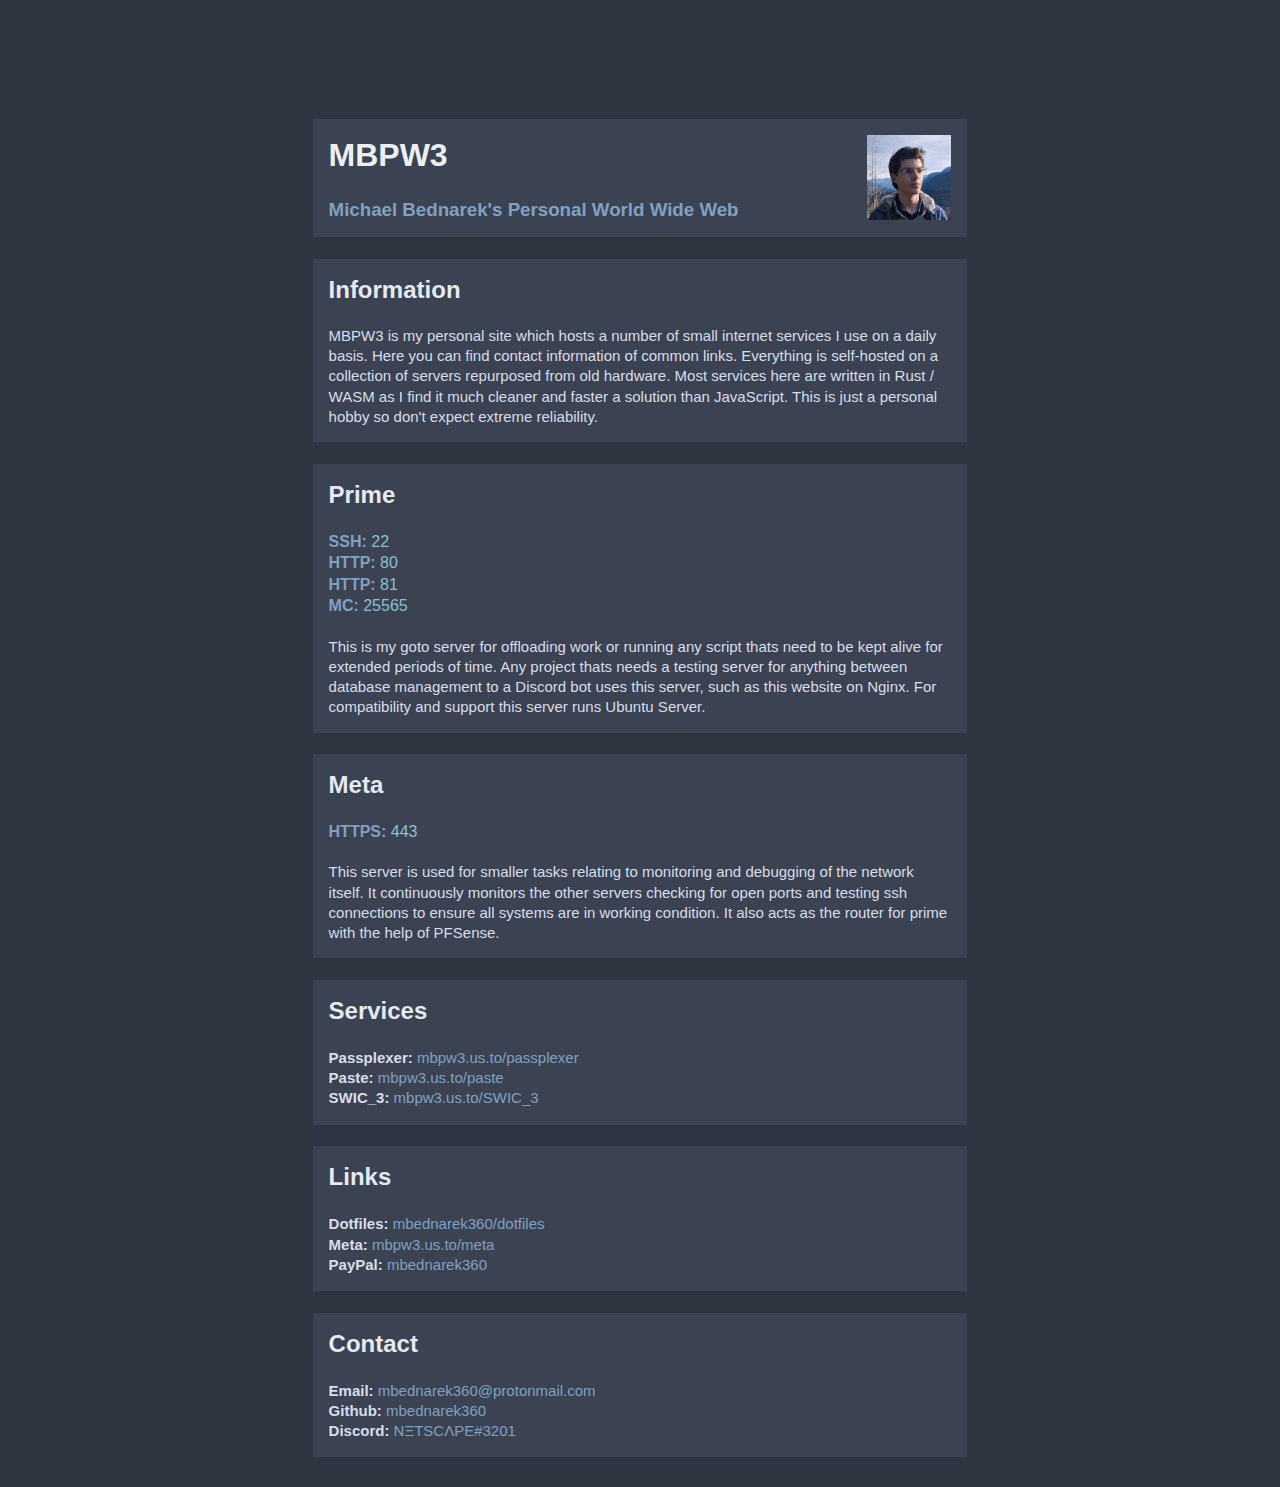
==== src/index.html @ 7f115fc2 "Began migration to ipfs" ====
<html>
    <meta charset="UTF-8" />

    <head>
        <title>MBPW3</title>
        <link rel="shortcut icon" href="#" />
        <style>
            :root {
                --nord0: #2e3440;
                --nord1: #3b4252;
                --nord2: #434c5e;
                --nord3: #4c566a;
                --nord4: #d8dee9;
                --nord5: #e5e9f0;
                --nord6: #eceff4;
                --nord7: #8fbcbb;
                --nord8: #88c0d0;
                --nord9: #81a1c1;
                --nord10: #5e81ac;
                --nord11: #bf616a;
                --nord12: #d08770;
                --nord13: #ebcb8b;
                --nord14: #a3be8c;
                --nord15: #b48ead;
            }
            body {
                padding-top: 7%;
                line-height: 1.35;
                font-family: sans-serif;
                font-size: 16px;
                background-color: var(--nord0);
                color: var(--nord4);
            }
            img {
                height: 9.5ch;
                float: right;
            }
            div {
                background-color: var(--nord1);
                margin: 0 auto;
                padding: 16px;
                width: 70ch;
                clear: both;
            }
            a {
                font-size: 15px;
                color: var(--nord9);
                text-decoration: none;
            }
            a:hover {
                color: var(--nord8);
                cursor: pointer;
            }
            a:active {
                color: var(--nord13);
            }
            #ports {
                font-size: 16px;
                color: var(--nord8);
            }
            b {
                font-size: 16px;
                color: var(--nord9);
            }
            h2 {
                color: var(--nord5);
            }
            h1,
            h2,
            h3,
            p {
                margin: -1 0 -1 0;
            }
            p {
                font-size: 15px;
            }
            #title {
                color: var(--nord6);
            }
            #subtitle {
                color: var(--nord9);
            }
            #platform {
                font-size: 15px;
                color: var(--nord4);
            }
        </style>
        <script>
            function copyString(str) {
                var el = document.createElement("textarea");
                el.value = str;
                el.setAttribute("readonly", "");
                el.style = { position: "absolute", left: "-9999px" };
                document.body.appendChild(el);
                el.select();
                document.execCommand("copy");
                document.body.removeChild(el);
            }
        </script>
    </head>

    <body>
        <br />
        <div id="header">
            <img src="image.png" />
            <h1 id="title">MBPW3</h1>
            <br />
            <h3 id="subtitle">Michael Bednarek's Personal World Wide Web</h3>
        </div>
        <br />
        <div id="info">
            <h2>Information</h2>
            <br />
            <p>
                MBPW3 is my personal site which hosts a number of small internet services I use on a daily basis. Here you can find contact information of common links. Everything is self-hosted on a collection of servers repurposed from
                old hardware. Most services here are written in Rust / WASM as I find it much cleaner and faster a solution than JavaScript. This is just a personal hobby so don't expect extreme reliability.
            </p>
        </div>
        <br />
        <div id="prime">
            <h2>Prime</h2>
            <br />
            <p id="ports">
                <b>SSH:</b> 22<br />
                <b>HTTP:</b> 80<br />
                <b>HTTP:</b> 81<br />
                <b>MC:</b> 25565
            </p>
            <br />
            <p>
                This is my goto server for offloading work or running any script thats need to be kept alive for extended periods of time. Any project thats needs a testing server for anything between database management to a Discord bot
                uses this server, such as this website on Nginx. For compatibility and support this server runs Ubuntu Server.
            </p>
        </div>
        <br />
        <div id="meta">
            <h2>Meta</h2>
            <br />
            <p id="ports"><b>HTTPS:</b> 443</p>
            <br />
            <p>
                This server is used for smaller tasks relating to monitoring and debugging of the network itself. It continuously monitors the other servers checking for open ports and testing ssh connections to ensure all systems are in
                working condition. It also acts as the router for prime with the help of PFSense.
            </p>
        </div>
        <br />
        <div id="services">
            <h2>Services</h2>
            <br />
            <b id="platform">Passplexer: </b><a href="passplexer">mbpw3.us.to/passplexer</a><br />
            <b id="platform">Paste: </b><a href="https://github.com/mbednarek360/paste">mbpw3.us.to/paste</a><br />
            <b id="platform">SWIC_3: </b> <a href="SWIC_3">mbpw3.us.to/SWIC_3</a><br />
        </div>

        <br />
        <div id="links">
            <h2>Links</h2>
            <br />
            <b id="platform">Dotfiles: </b><a href="https://github.com/mbednarek360/dotfiles">mbednarek360/dotfiles</a><br />
            <b id="platform">Meta: </b><a href="http://mbpw3.us.to/meta">mbpw3.us.to/meta</a><br />
            <b id="platform">PayPal: </b> <a href="https://paypal.me/mbednarek360">mbednarek360</a><br />
        </div>

        <br />
        <div id="contact">
            <h2>Contact</h2>
            <br />
            <b id="platform">Email: </b><a href="mailto:mbednarek360@protonmail.com">mbednarek360@protonmail.com</a><br />
            <b id="platform">Github: </b><a href="https://github.com/mbednarek360">mbednarek360</a><br />
            <b id="platform">Discord: </b> <a href="https://discordapp.com/users/152901889506148352">NΞTSCΛPE#3201</a><br />
        </div>

        <br />
    </body>
</html>
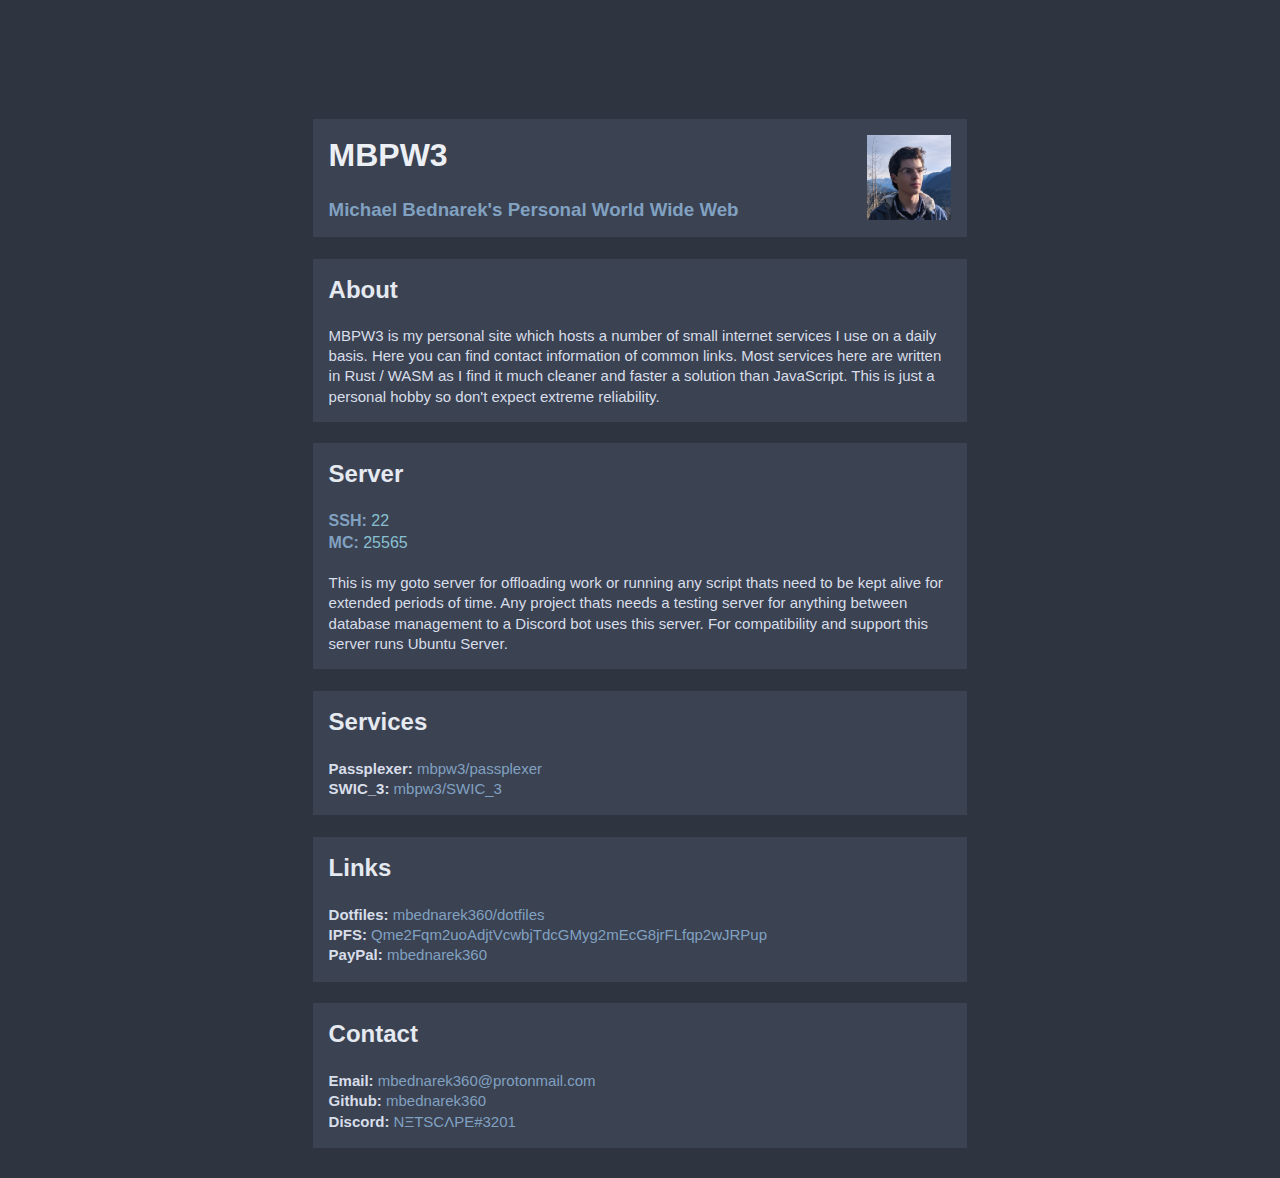
==== commit 10fa6661: "Update homepage" ====
--- a/src/index.html
+++ b/src/index.html
@@ -4,87 +4,7 @@
     <head>
         <title>MBPW3</title>
         <link rel="shortcut icon" href="#" />
-        <style>
-            :root {
-                --nord0: #2e3440;
-                --nord1: #3b4252;
-                --nord2: #434c5e;
-                --nord3: #4c566a;
-                --nord4: #d8dee9;
-                --nord5: #e5e9f0;
-                --nord6: #eceff4;
-                --nord7: #8fbcbb;
-                --nord8: #88c0d0;
-                --nord9: #81a1c1;
-                --nord10: #5e81ac;
-                --nord11: #bf616a;
-                --nord12: #d08770;
-                --nord13: #ebcb8b;
-                --nord14: #a3be8c;
-                --nord15: #b48ead;
-            }
-            body {
-                padding-top: 7%;
-                line-height: 1.35;
-                font-family: sans-serif;
-                font-size: 16px;
-                background-color: var(--nord0);
-                color: var(--nord4);
-            }
-            img {
-                height: 9.5ch;
-                float: right;
-            }
-            div {
-                background-color: var(--nord1);
-                margin: 0 auto;
-                padding: 16px;
-                width: 70ch;
-                clear: both;
-            }
-            a {
-                font-size: 15px;
-                color: var(--nord9);
-                text-decoration: none;
-            }
-            a:hover {
-                color: var(--nord8);
-                cursor: pointer;
-            }
-            a:active {
-                color: var(--nord13);
-            }
-            #ports {
-                font-size: 16px;
-                color: var(--nord8);
-            }
-            b {
-                font-size: 16px;
-                color: var(--nord9);
-            }
-            h2 {
-                color: var(--nord5);
-            }
-            h1,
-            h2,
-            h3,
-            p {
-                margin: -1 0 -1 0;
-            }
-            p {
-                font-size: 15px;
-            }
-            #title {
-                color: var(--nord6);
-            }
-            #subtitle {
-                color: var(--nord9);
-            }
-            #platform {
-                font-size: 15px;
-                color: var(--nord4);
-            }
-        </style>
+        <link rel="stylesheet" type="text/css" href="style.css"> 
         <script>
             function copyString(str) {
                 var el = document.createElement("textarea");
@@ -108,48 +28,33 @@
             <h3 id="subtitle">Michael Bednarek's Personal World Wide Web</h3>
         </div>
         <br />
-        <div id="info">
-            <h2>Information</h2>
+        <div id="about">
+            <h2>About</h2>
             <br />
             <p>
-                MBPW3 is my personal site which hosts a number of small internet services I use on a daily basis. Here you can find contact information of common links. Everything is self-hosted on a collection of servers repurposed from
-                old hardware. Most services here are written in Rust / WASM as I find it much cleaner and faster a solution than JavaScript. This is just a personal hobby so don't expect extreme reliability.
+                MBPW3 is my personal site which hosts a number of small internet services I use on a daily basis. Here you can find contact information of common links. Most services here are written in Rust / WASM as I find it much cleaner and faster a solution than JavaScript. This is just a personal hobby so don't expect extreme reliability.
             </p>
         </div>
         <br />
-        <div id="prime">
-            <h2>Prime</h2>
+        <div id="server">
+            <h2>Server</h2>
             <br />
             <p id="ports">
                 <b>SSH:</b> 22<br />
-                <b>HTTP:</b> 80<br />
-                <b>HTTP:</b> 81<br />
                 <b>MC:</b> 25565
             </p>
             <br />
             <p>
                 This is my goto server for offloading work or running any script thats need to be kept alive for extended periods of time. Any project thats needs a testing server for anything between database management to a Discord bot
-                uses this server, such as this website on Nginx. For compatibility and support this server runs Ubuntu Server.
-            </p>
-        </div>
-        <br />
-        <div id="meta">
-            <h2>Meta</h2>
-            <br />
-            <p id="ports"><b>HTTPS:</b> 443</p>
-            <br />
-            <p>
-                This server is used for smaller tasks relating to monitoring and debugging of the network itself. It continuously monitors the other servers checking for open ports and testing ssh connections to ensure all systems are in
-                working condition. It also acts as the router for prime with the help of PFSense.
+                uses this server. For compatibility and support this server runs Ubuntu Server.
             </p>
         </div>
         <br />
         <div id="services">
             <h2>Services</h2>
             <br />
-            <b id="platform">Passplexer: </b><a href="passplexer">mbpw3.us.to/passplexer</a><br />
-            <b id="platform">Paste: </b><a href="https://github.com/mbednarek360/paste">mbpw3.us.to/paste</a><br />
-            <b id="platform">SWIC_3: </b> <a href="SWIC_3">mbpw3.us.to/SWIC_3</a><br />
+            <b id="platform">Passplexer: </b><a href="passplexer">mbpw3/passplexer</a><br />
+            <b id="platform">SWIC_3: </b> <a href="SWIC_3">mbpw3/SWIC_3</a><br />
         </div>
 
         <br />
@@ -157,7 +62,7 @@
             <h2>Links</h2>
             <br />
             <b id="platform">Dotfiles: </b><a href="https://github.com/mbednarek360/dotfiles">mbednarek360/dotfiles</a><br />
-            <b id="platform">Meta: </b><a href="http://mbpw3.us.to/meta">mbpw3.us.to/meta</a><br />
+            <b id="platform">IPFS: </b><a href="ipfs://bafybeihjasw6kfxiizswy3zv4cgmzqmwunthwpu3b3p3hpsishl22yi2l4">Qme2Fqm2uoAdjtVcwbjTdcGMyg2mEcG8jrFLfqp2wJRPup</a><br />
             <b id="platform">PayPal: </b> <a href="https://paypal.me/mbednarek360">mbednarek360</a><br />
         </div>
 
--- a/src/style.css
+++ b/src/style.css
@@ -0,0 +1,79 @@
+:root {
+    --nord0: #2e3440;
+    --nord1: #3b4252;
+    --nord2: #434c5e;
+    --nord3: #4c566a;
+    --nord4: #d8dee9;
+    --nord5: #e5e9f0;
+    --nord6: #eceff4;
+    --nord7: #8fbcbb;
+    --nord8: #88c0d0;
+    --nord9: #81a1c1;
+    --nord10: #5e81ac;
+    --nord11: #bf616a;
+    --nord12: #d08770;
+    --nord13: #ebcb8b;
+    --nord14: #a3be8c;
+    --nord15: #b48ead;
+}
+body {
+    padding-top: 7%;
+    line-height: 1.35;
+    font-family: sans-serif;
+    font-size: 16px;
+    background-color: var(--nord0);
+    color: var(--nord4);
+}
+img {
+    height: 9.5ch;
+    float: right;
+}
+div {
+    background-color: var(--nord1);
+    margin: 0 auto;
+    padding: 16px;
+    width: 70ch;
+    clear: both;
+}
+a {
+    font-size: 15px;
+    color: var(--nord9);
+    text-decoration: none;
+}
+a:hover {
+    color: var(--nord8);
+    cursor: pointer;
+}
+a:active {
+    color: var(--nord13);
+}
+#ports {
+    font-size: 16px;
+    color: var(--nord8);
+}
+b {
+    font-size: 16px;
+    color: var(--nord9);
+}
+h2 {
+    color: var(--nord5);
+}
+h1,
+h2,
+h3,
+p {
+    margin: -1 0 -1 0;
+}
+p {
+    font-size: 15px;
+}
+#title {
+    color: var(--nord6);
+}
+#subtitle {
+    color: var(--nord9);
+}
+#platform {
+    font-size: 15px;
+    color: var(--nord4);
+}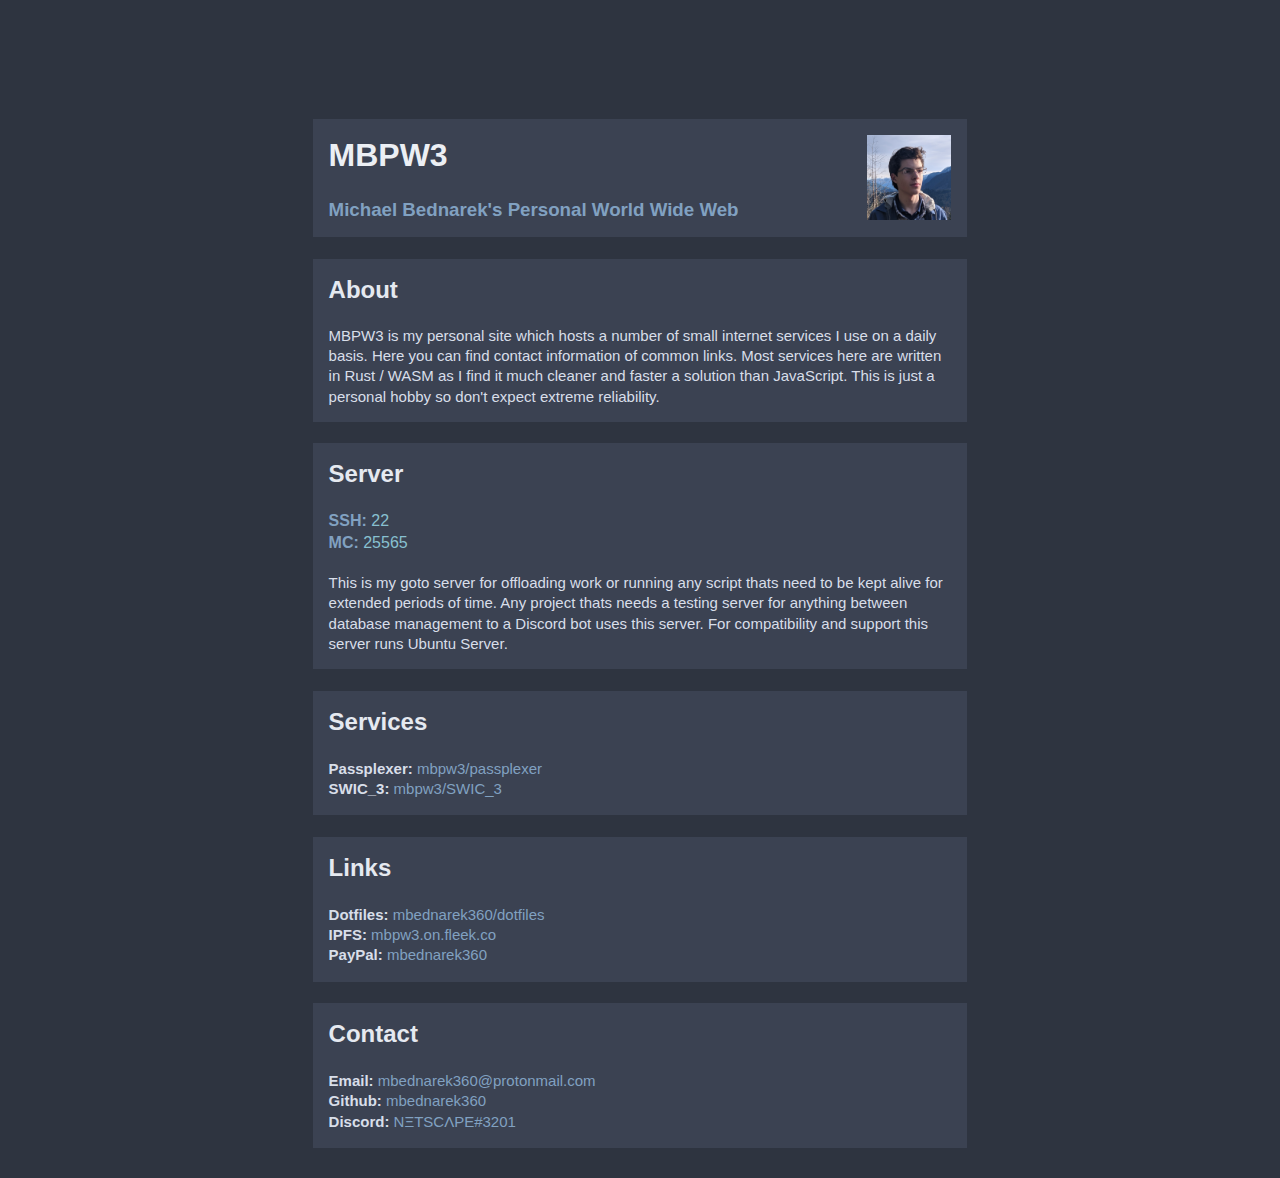
==== commit 251c1de7: "Fix ipfs link" ====
--- a/src/index.html
+++ b/src/index.html
@@ -62,7 +62,7 @@
             <h2>Links</h2>
             <br />
             <b id="platform">Dotfiles: </b><a href="https://github.com/mbednarek360/dotfiles">mbednarek360/dotfiles</a><br />
-            <b id="platform">IPFS: </b><a href="ipfs://bafybeihjasw6kfxiizswy3zv4cgmzqmwunthwpu3b3p3hpsishl22yi2l4">Qme2Fqm2uoAdjtVcwbjTdcGMyg2mEcG8jrFLfqp2wJRPup</a><br />
+            <b id="platform">IPFS: </b><a href="ipfs://mbpw3.on.fleek.co/">mbpw3.on.fleek.co</a><br />
             <b id="platform">PayPal: </b> <a href="https://paypal.me/mbednarek360">mbednarek360</a><br />
         </div>
 
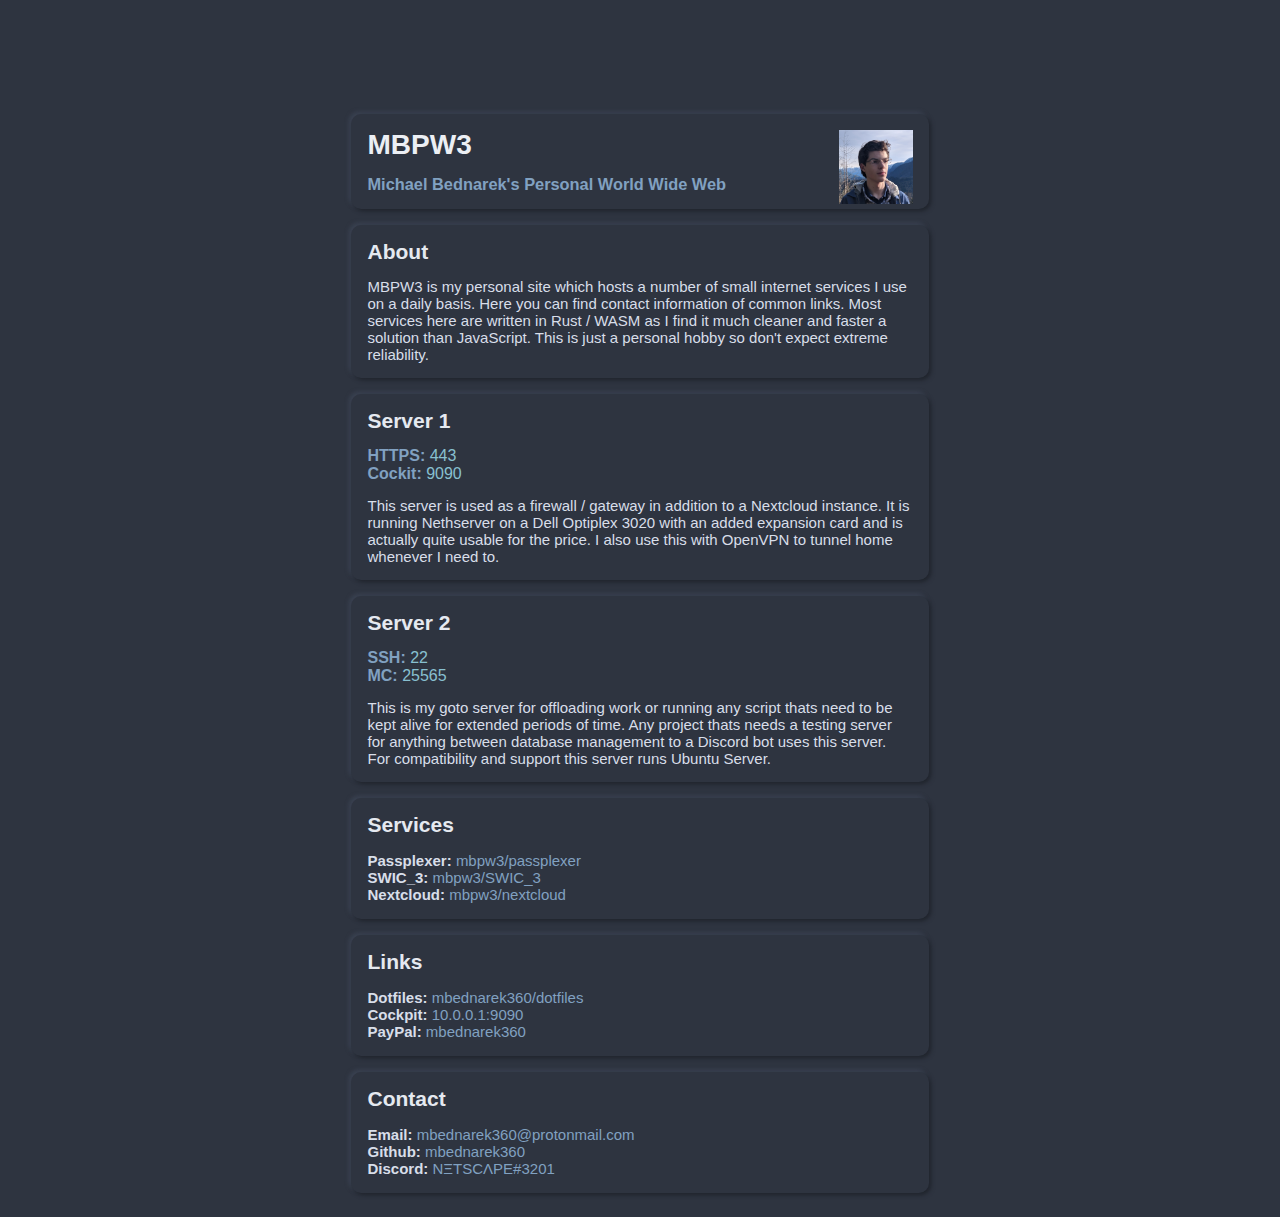
==== commit bd175f4b: "Updates for new server" ====
--- a/src/index.html
+++ b/src/index.html
@@ -36,8 +36,24 @@
             </p>
         </div>
         <br />
+
         <div id="server">
-            <h2>Server</h2>
+            <h2>Server 1</h2>
+            <br />
+            <p id="ports">
+                <b>HTTPS:</b> 443<br />
+                <b>Cockit:</b> 9090
+            </p>
+            <br />
+            <p>
+                This server is used as a firewall / gateway in addition to a Nextcloud instance. It is running Nethserver on a Dell Optiplex 3020 with an added expansion card and is actually quite usable for the price. I also use this with OpenVPN to tunnel home whenever I need to.
+            </p>
+        </div>
+        <br />
+
+
+        <div id="server">
+            <h2>Server 2</h2>
             <br />
             <p id="ports">
                 <b>SSH:</b> 22<br />
@@ -55,6 +71,7 @@
             <br />
             <b id="platform">Passplexer: </b><a href="passplexer">mbpw3/passplexer</a><br />
             <b id="platform">SWIC_3: </b> <a href="SWIC_3">mbpw3/SWIC_3</a><br />
+            <b id="platform">Nextcloud: </b><a href="nextcloud">mbpw3/nextcloud</a>
         </div>
 
         <br />
@@ -62,7 +79,7 @@
             <h2>Links</h2>
             <br />
             <b id="platform">Dotfiles: </b><a href="https://github.com/mbednarek360/dotfiles">mbednarek360/dotfiles</a><br />
-            <b id="platform">IPFS: </b><a href="ipfs://mbpw3.on.fleek.co/">mbpw3.on.fleek.co</a><br />
+            <b id="platform">Cockpit: </b><a href="http://10.0.0.1:9090">10.0.0.1:9090</a><br />
             <b id="platform">PayPal: </b> <a href="https://paypal.me/mbednarek360">mbednarek360</a><br />
         </div>
 
--- a/src/style.css
+++ b/src/style.css
@@ -15,21 +15,43 @@
     --nord13: #ebcb8b;
     --nord14: #a3be8c;
     --nord15: #b48ead;
+
+    --error: var(--nord11);
+    --info: var(--nord14);
+
+    --dshadow: #1f232b;
+    --lshadow: #3d4555;
+    --pressed: var(--nord3);
+
+    --radius: 10px;
+    --blur: 4px;
+    --depth: 2px;
 }
+
 body {
+    font-size: 14px;
     padding-top: 7%;
-    line-height: 1.35;
     font-family: sans-serif;
-    font-size: 16px;
+
+    color: var(--nord5);
     background-color: var(--nord0);
+}
+
+button, div, textarea, input {
     color: var(--nord4);
+    background-color: var(--nord0);
+    border-radius: var(--radius);
+    border: 0;
+    box-shadow: var(--depth) var(--depth) var(--blur) var(--dshadow), 
+             calc(var(--depth) * -1) calc(var(--depth) * -1) var(--blur) var(--lshadow);
 }
+
 img {
     height: 9.5ch;
     float: right;
 }
+
 div {
-    background-color: var(--nord1);
     margin: 0 auto;
     padding: 16px;
     width: 70ch;
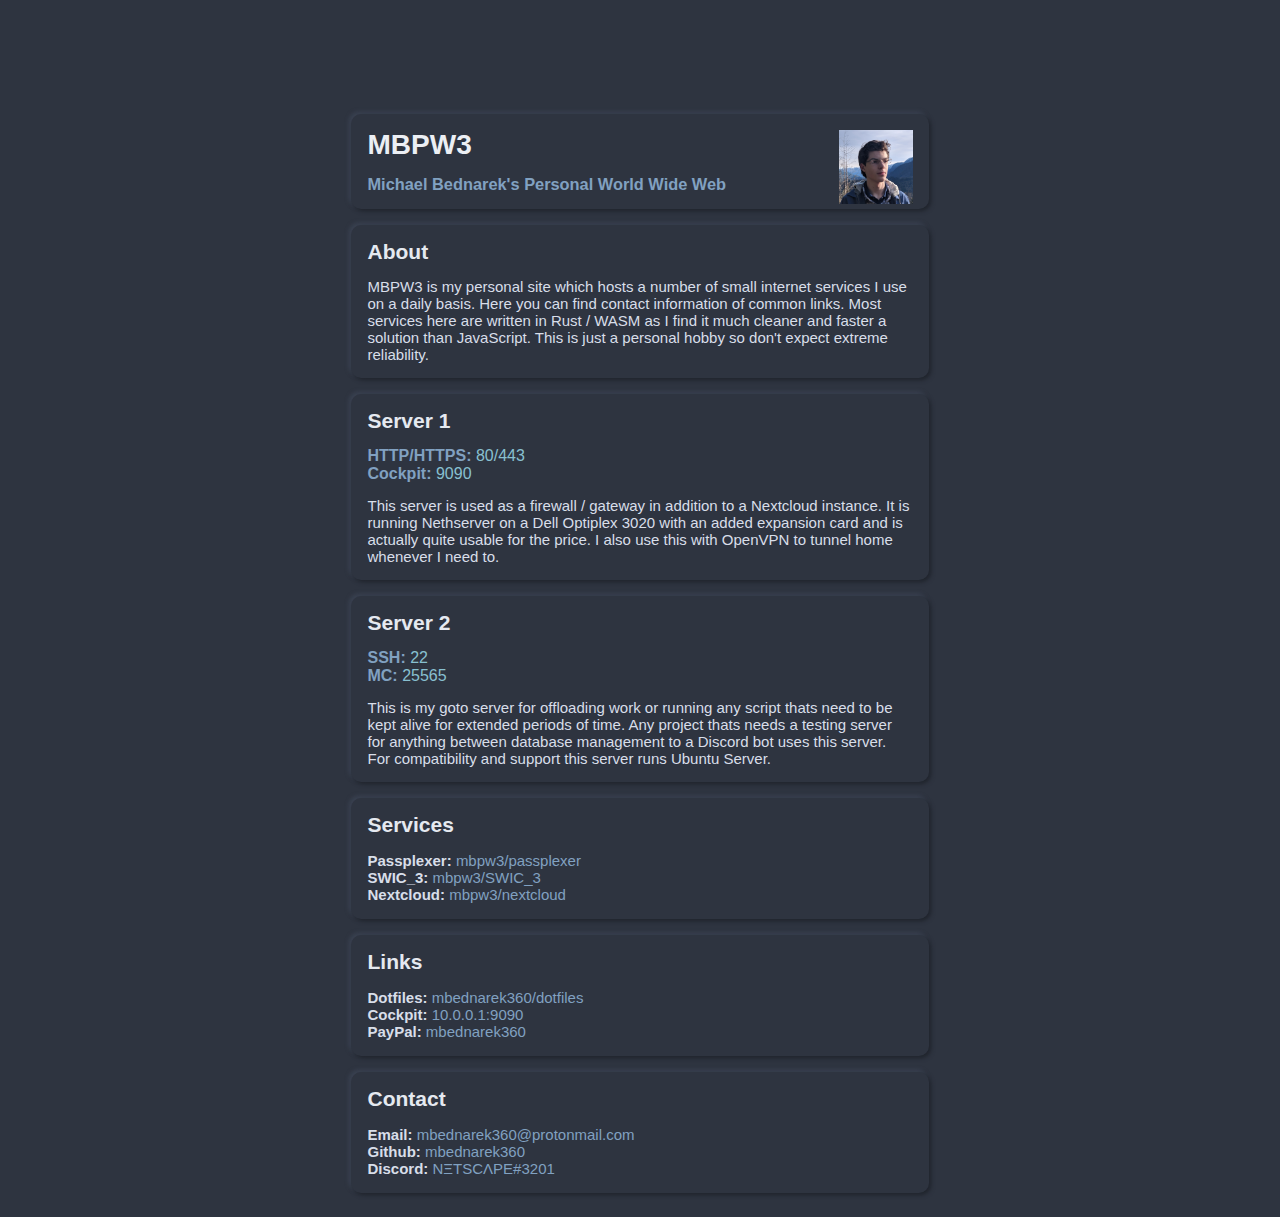
==== commit 9e684cb9: "Fixes" ====
--- a/src/index.html
+++ b/src/index.html
@@ -41,8 +41,8 @@
             <h2>Server 1</h2>
             <br />
             <p id="ports">
-                <b>HTTPS:</b> 443<br />
-                <b>Cockit:</b> 9090
+                <b>HTTP/HTTPS:</b> 80/443<br />
+                <b>Cockpit:</b> 9090
             </p>
             <br />
             <p>
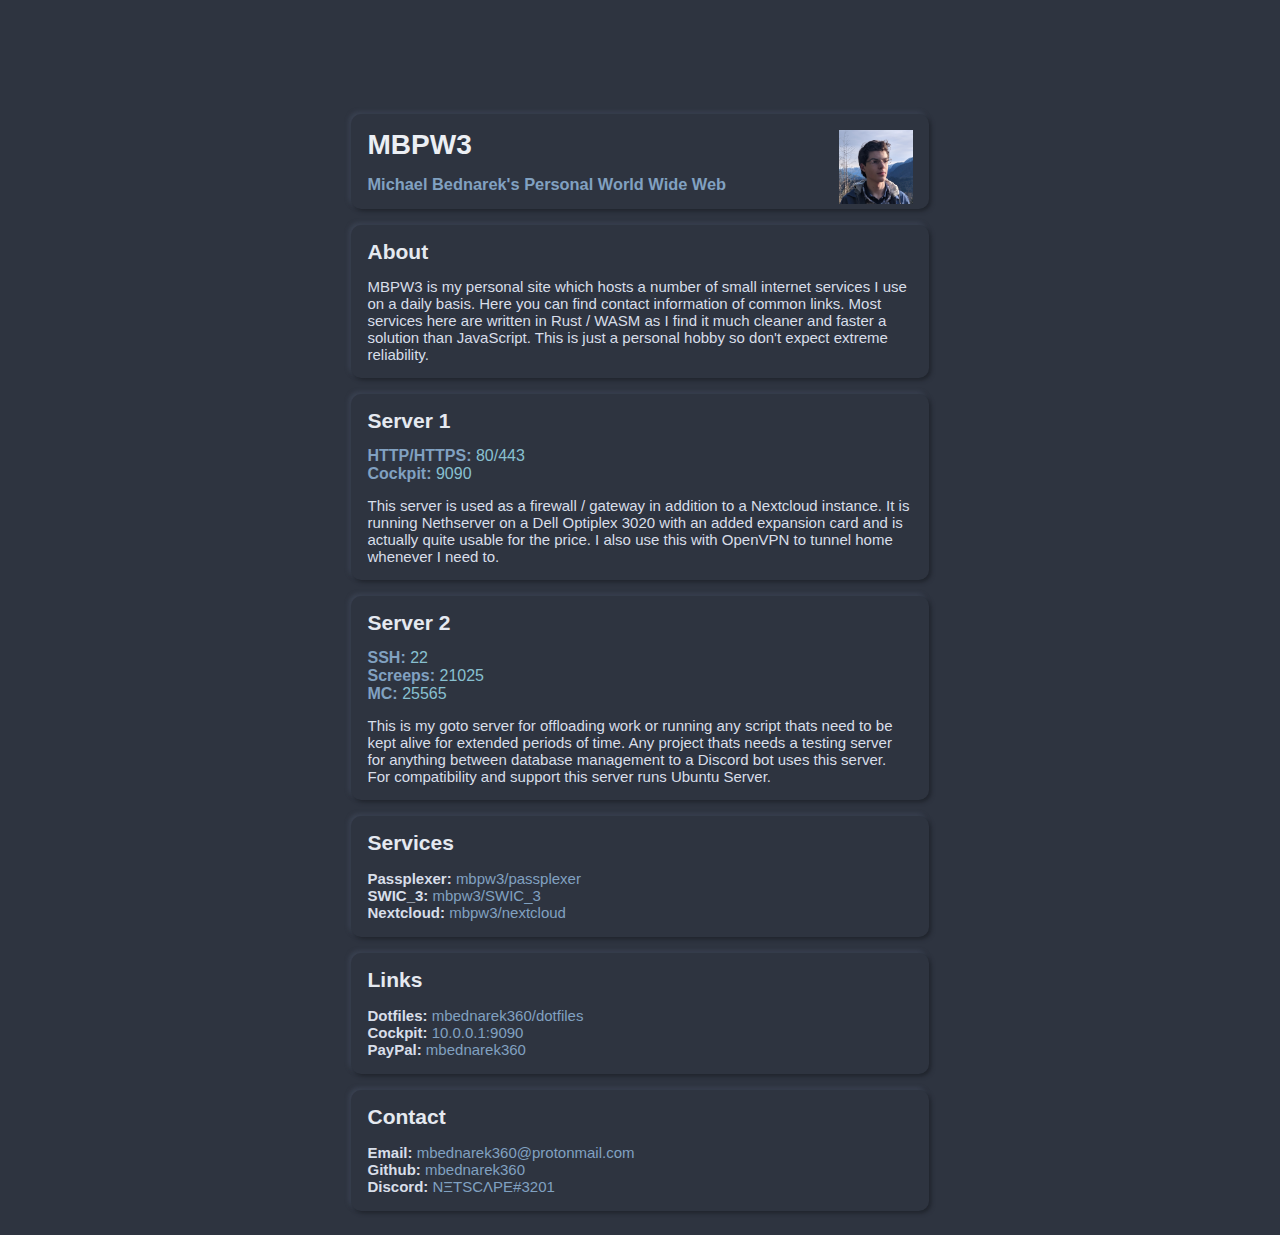
==== commit ab2f5391: "Add screeps port" ====
--- a/src/index.html
+++ b/src/index.html
@@ -57,6 +57,7 @@
             <br />
             <p id="ports">
                 <b>SSH:</b> 22<br />
+                <b>Screeps:</b> 21025<br />
                 <b>MC:</b> 25565
             </p>
             <br />
